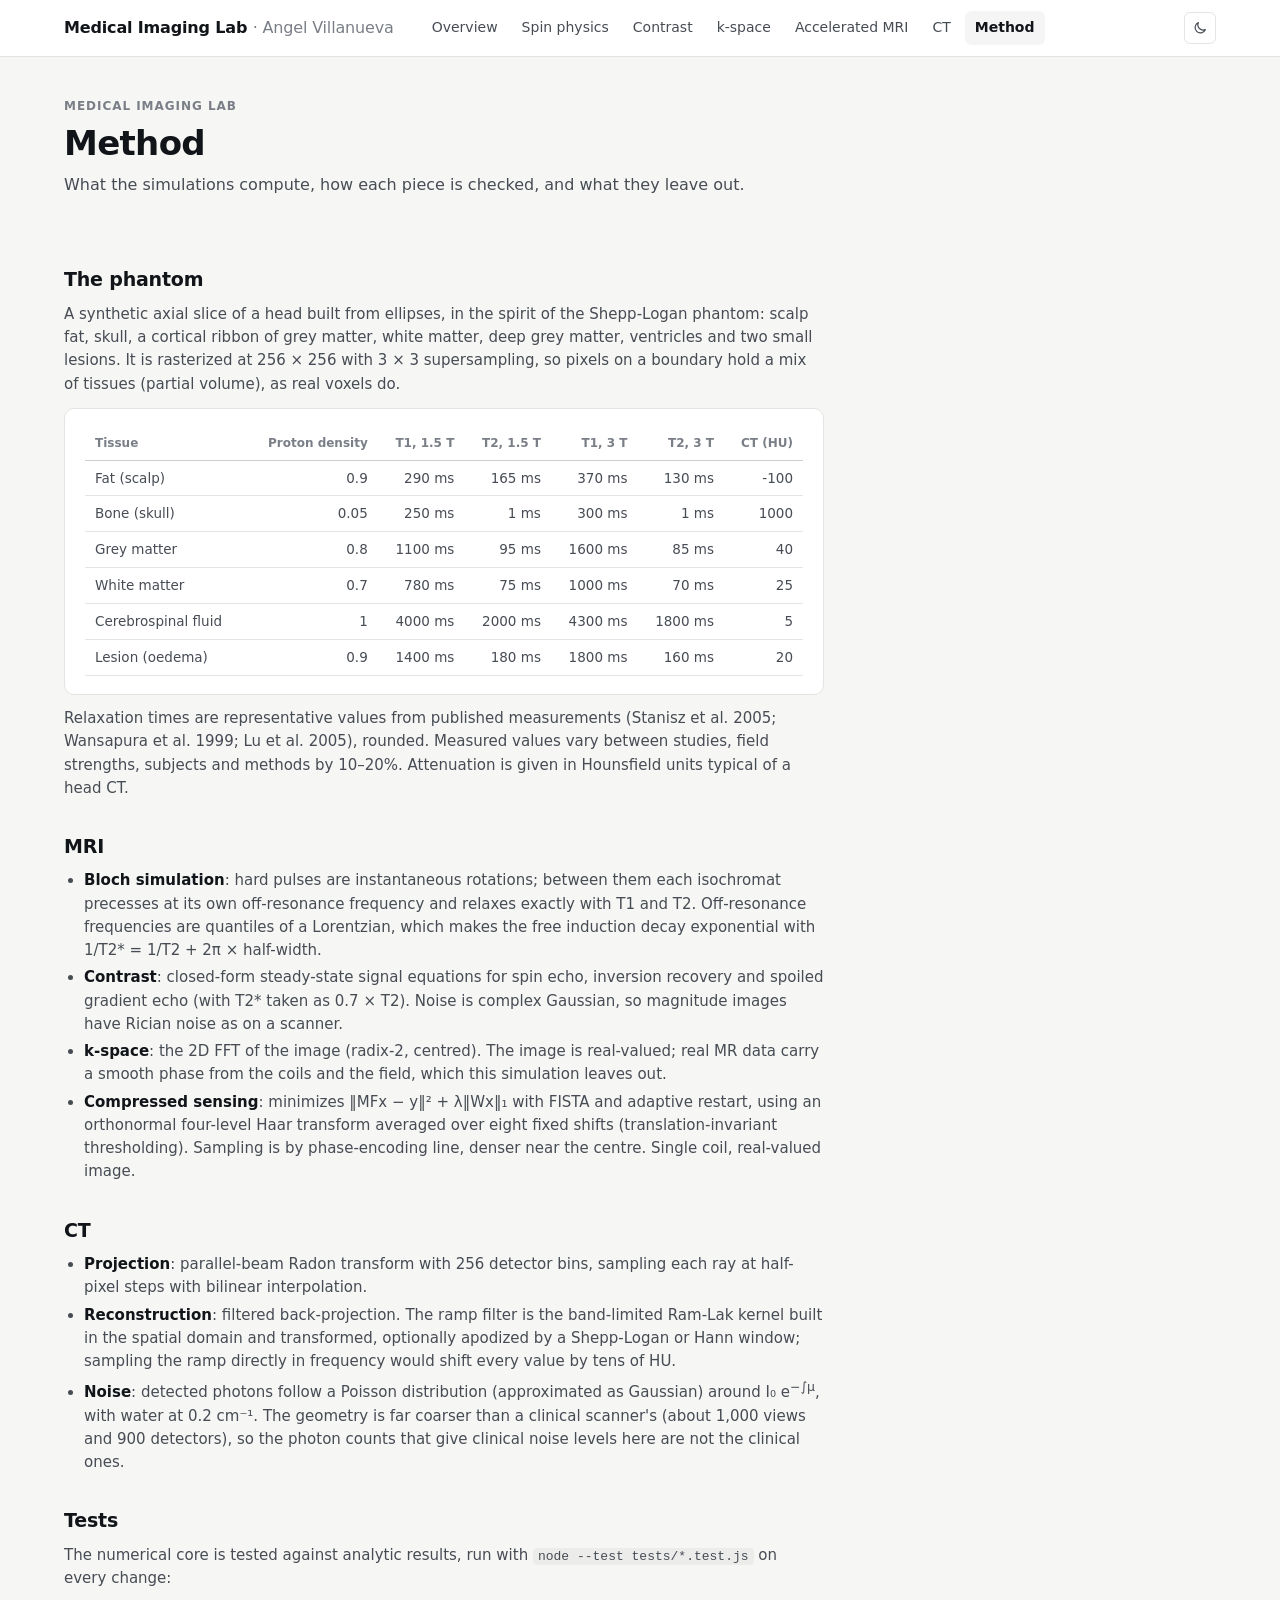
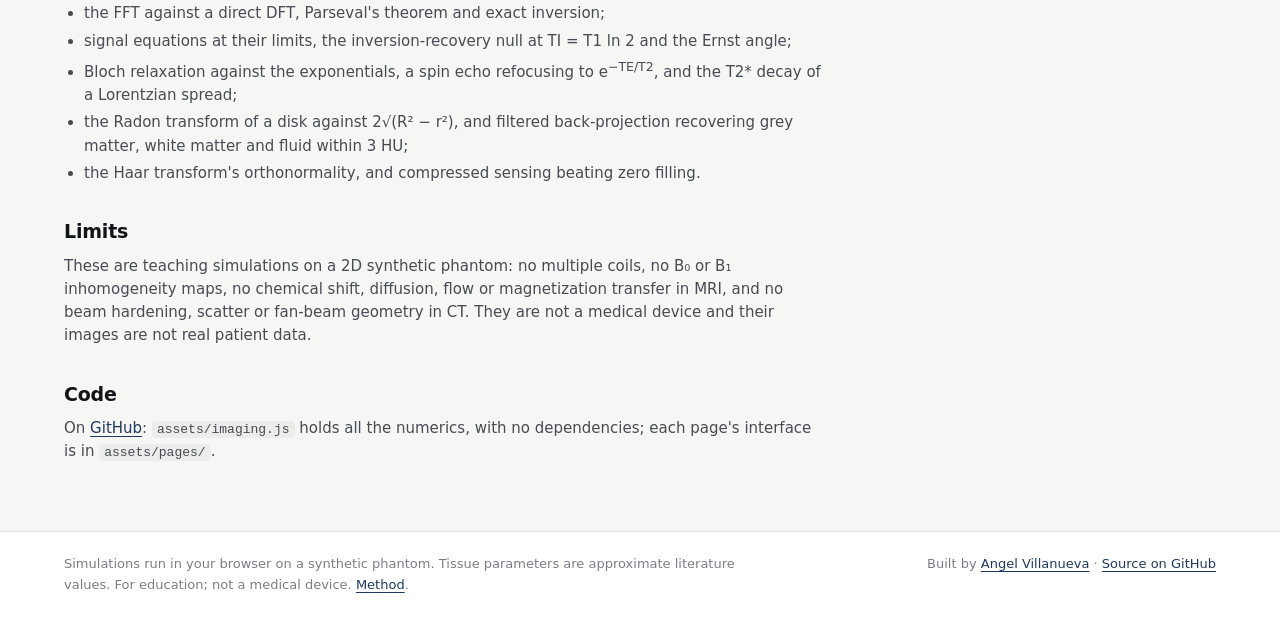
==== method/index.html @ af05a772 "Add the overview with a guide to the field, and the method page Co-Authored-By: Claude Opus 5.5 <nor" ====
<!doctype html>
<html lang="en" data-root="..">
<head>
  <meta charset="utf-8">
  <meta name="viewport" content="width=device-width, initial-scale=1">
  <title>Method · Medical Imaging Lab</title>
  <meta name="description" content="The phantom, tissue parameters, algorithms and tests behind the Medical Imaging Lab simulations, and their limitations.">
  <link rel="icon" href="data:image/svg+xml,%3Csvg xmlns='http://www.w3.org/2000/svg' viewBox='0 0 64 64'%3E%3Crect width='64' height='64' rx='12' fill='%231f3a5f'/%3E%3Ccircle cx='32' cy='32' r='15' fill='none' stroke='white' stroke-width='4'/%3E%3Cpath d='M32 12v40M12 32h40' stroke='white' stroke-width='3'/%3E%3C/svg%3E">
  <link rel="stylesheet" href="../assets/theme.css">
  <style>
    .prose h2 { color: var(--ink); margin: 32px 0 8px; }
    .prose ul { margin: 0 0 12px; padding-left: 20px; }
    .prose li { margin: 4px 0; }
    .prose code { font-size: 13px; background: var(--hover); padding: 1px 5px; border-radius: 4px; }
  </style>
</head>
<body>
  <main>
    <div class="wrap">
      <header class="page-head">
        <p class="eyebrow">Medical Imaging Lab</p>
        <h1>Method</h1>
        <p class="lede">What the simulations compute, how each piece is checked, and what they leave out.</p>
      </header>
      <section class="block">
        <div class="prose">
          <h2>The phantom</h2>
          <p>A synthetic axial slice of a head built from ellipses, in the spirit of the Shepp-Logan phantom: scalp fat, skull, a cortical ribbon of grey matter, white matter, deep grey matter, ventricles and two small lesions. It is rasterized at 256 × 256 with 3 × 3 supersampling, so pixels on a boundary hold a mix of tissues (partial volume), as real voxels do.</p>
          <div class="card table-scroll" style="max-width:none;margin:12px 0"><table class="data" id="tissues"></table></div>
          <p>Relaxation times are representative values from published measurements (Stanisz et al. 2005; Wansapura et al. 1999; Lu et al. 2005), rounded. Measured values vary between studies, field strengths, subjects and methods by 10–20%. Attenuation is given in Hounsfield units typical of a head CT.</p>

          <h2>MRI</h2>
          <ul>
            <li><strong>Bloch simulation</strong>: hard pulses are instantaneous rotations; between them each isochromat precesses at its own off-resonance frequency and relaxes exactly with T1 and T2. Off-resonance frequencies are quantiles of a Lorentzian, which makes the free induction decay exponential with 1/T2* = 1/T2 + 2π × half-width.</li>
            <li><strong>Contrast</strong>: closed-form steady-state signal equations for spin echo, inversion recovery and spoiled gradient echo (with T2* taken as 0.7 × T2). Noise is complex Gaussian, so magnitude images have Rician noise as on a scanner.</li>
            <li><strong>k-space</strong>: the 2D FFT of the image (radix-2, centred). The image is real-valued; real MR data carry a smooth phase from the coils and the field, which this simulation leaves out.</li>
            <li><strong>Compressed sensing</strong>: minimizes ‖MFx − y‖² + λ‖Wx‖₁ with FISTA and adaptive restart, using an orthonormal four-level Haar transform averaged over eight fixed shifts (translation-invariant thresholding). Sampling is by phase-encoding line, denser near the centre. Single coil, real-valued image.</li>
          </ul>

          <h2>CT</h2>
          <ul>
            <li><strong>Projection</strong>: parallel-beam Radon transform with 256 detector bins, sampling each ray at half-pixel steps with bilinear interpolation.</li>
            <li><strong>Reconstruction</strong>: filtered back-projection. The ramp filter is the band-limited Ram-Lak kernel built in the spatial domain and transformed, optionally apodized by a Shepp-Logan or Hann window; sampling the ramp directly in frequency would shift every value by tens of HU.</li>
            <li><strong>Noise</strong>: detected photons follow a Poisson distribution (approximated as Gaussian) around I₀ e<sup>−∫μ</sup>, with water at 0.2 cm⁻¹. The geometry is far coarser than a clinical scanner's (about 1,000 views and 900 detectors), so the photon counts that give clinical noise levels here are not the clinical ones.</li>
          </ul>

          <h2>Tests</h2>
          <p>The numerical core is tested against analytic results, run with <code>node --test tests/*.test.js</code> on every change:</p>
          <ul>
            <li>the FFT against a direct DFT, Parseval's theorem and exact inversion;</li>
            <li>signal equations at their limits, the inversion-recovery null at TI = T1 ln 2 and the Ernst angle;</li>
            <li>Bloch relaxation against the exponentials, a spin echo refocusing to e<sup>−TE/T2</sup>, and the T2* decay of a Lorentzian spread;</li>
            <li>the Radon transform of a disk against 2√(R² − r²), and filtered back-projection recovering grey matter, white matter and fluid within 3 HU;</li>
            <li>the Haar transform's orthonormality, and compressed sensing beating zero filling.</li>
          </ul>

          <h2>Limits</h2>
          <p>These are teaching simulations on a 2D synthetic phantom: no multiple coils, no B₀ or B₁ inhomogeneity maps, no chemical shift, diffusion, flow or magnetization transfer in MRI, and no beam hardening, scatter or fan-beam geometry in CT. They are not a medical device and their images are not real patient data.</p>

          <h2>Code</h2>
          <p>On <a href="https://github.com/angelmza1990/medical-imaging-lab">GitHub</a>: <code>assets/imaging.js</code> holds all the numerics, with no dependencies; each page's interface is in <code>assets/pages/</code>.</p>
        </div>
      </section>
    </div>
  </main>
  <script src="../assets/vendor/d3.v7.9.0.min.js"></script>
  <script src="../assets/imaging.js"></script>
  <script src="../assets/core.js"></script>
  <script>
    MH.shell("method");
    const I = window.Imaging;
    document.getElementById("tissues").innerHTML = `<thead><tr><th>Tissue</th><th>Proton density</th><th>T1, 1.5 T</th><th>T2, 1.5 T</th><th>T1, 3 T</th><th>T2, 3 T</th><th>CT (HU)</th></tr></thead><tbody>` +
      I.TISSUE_KEYS.filter((k) => k !== "air").map((k) => { const t = I.TISSUES[k]; return `<tr><td>${t.name}</td><td>${t.pd}</td><td>${t.t1[1.5]} ms</td><td>${t.t2[1.5]} ms</td><td>${t.t1[3]} ms</td><td>${t.t2[3]} ms</td><td>${I.HU[k]}</td></tr>`; }).join("") + "</tbody>";
  </script>
</body>
</html>
---- assets/theme.css ----
/* Medical Imaging Lab — shared styles (same system as the other projects) */

:root {
  color-scheme: light;
  --bg: #f6f6f4;
  --surface: #ffffff;
  --ink: #111418;
  --ink-2: #474c54;
  --muted: #7a7f87;
  --line: #e4e4e0;
  --line-2: #cfcfc9;
  --accent: #1f3a5f;
  --accent-ink: #ffffff;
  --hover: rgba(17, 20, 24, 0.04);

  /* Returns: blue for gains, red for losses, three steps per side */
  --pos-1: #dbe8f8; --pos-2: #9ec5f4; --pos-3: #2a78d6;
  --neg-1: #f9dedb; --neg-2: #f0a59d; --neg-3: #d03b3b;
  --pos-ink: #1c5cab; --neg-ink: #b42f2f;
  --on-strong: #ffffff;
  --recession: rgba(17, 20, 24, 0.06);

  /* Categorical series, fixed order */
  --s1: #2a78d6; --s2: #eb6834; --s3: #1baf7a; --s4: #eda100;
  --s5: #e87ba4; --s6: #008300; --s7: #6250d6; --s8: #e34948;

  --sans: system-ui, -apple-system, "Segoe UI", Roboto, "Helvetica Neue", Arial, sans-serif;
}

@media (prefers-color-scheme: dark) {
  :root:not([data-theme="light"]) {
    color-scheme: dark;
    --bg: #0f1012;
    --surface: #17181b;
    --ink: #eeeeea;
    --ink-2: #c1c1ba;
    --muted: #8d8d87;
    --line: #2a2b2f;
    --line-2: #3a3b40;
    --accent: #8db4e8;
    --accent-ink: #0d1726;
    --hover: rgba(255, 255, 255, 0.05);
    --pos-1: #1d2d42; --pos-2: #255592; --pos-3: #3987e5;
    --neg-1: #3a2021; --neg-2: #8a3533; --neg-3: #e66767;
    --pos-ink: #7fb0ec; --neg-ink: #ee8a88;
    --on-strong: #0f1012;
    --recession: rgba(255, 255, 255, 0.06);
    --s1: #3987e5; --s2: #d95926; --s3: #199e70; --s4: #c98500;
    --s5: #d55181; --s6: #008300; --s7: #9085e9; --s8: #e66767;
  }
}
:root[data-theme="dark"] {
  color-scheme: dark;
  --bg: #0f1012;
  --surface: #17181b;
  --ink: #eeeeea;
  --ink-2: #c1c1ba;
  --muted: #8d8d87;
  --line: #2a2b2f;
  --line-2: #3a3b40;
  --accent: #8db4e8;
  --accent-ink: #0d1726;
  --hover: rgba(255, 255, 255, 0.05);
  --pos-1: #1d2d42; --pos-2: #255592; --pos-3: #3987e5;
  --neg-1: #3a2021; --neg-2: #8a3533; --neg-3: #e66767;
  --pos-ink: #7fb0ec; --neg-ink: #ee8a88;
  --on-strong: #0f1012;
  --recession: rgba(255, 255, 255, 0.06);
  --s1: #3987e5; --s2: #d95926; --s3: #199e70; --s4: #c98500;
  --s5: #d55181; --s6: #008300; --s7: #9085e9; --s8: #e66767;
}

* { box-sizing: border-box; }
html { -webkit-text-size-adjust: 100%; }
body {
  margin: 0;
  background: var(--bg);
  color: var(--ink);
  font: 15px/1.55 var(--sans);
  -webkit-font-smoothing: antialiased;
}
a { color: var(--accent); text-underline-offset: 3px; }
:focus-visible { outline: 2px solid var(--accent); outline-offset: 2px; border-radius: 3px; }
.wrap { max-width: 1200px; margin: 0 auto; padding: 0 24px; }
.num, table { font-variant-numeric: tabular-nums; }
.pos { color: var(--pos-ink); }
.neg { color: var(--neg-ink); }
.muted { color: var(--muted); }

/* ---------- header ---------- */
.topbar { background: var(--surface); border-bottom: 1px solid var(--line); }
.topbar-inner { display: flex; align-items: center; gap: 28px; height: 56px; }
.brand { color: var(--ink); text-decoration: none; font-weight: 650; letter-spacing: -0.01em; font-size: 16px; white-space: nowrap; }
.brand span { color: var(--muted); font-weight: 400; }
.nav { display: flex; gap: 4px; margin: 0 auto 0 0; padding: 0; list-style: none; overflow-x: auto; scrollbar-width: none; min-width: 0; }
.nav a {
  display: block; padding: 6px 10px; border-radius: 6px;
  color: var(--ink-2); text-decoration: none; font-size: 14px; white-space: nowrap;
}
.nav a:hover { background: var(--hover); color: var(--ink); }
.nav a[aria-current="page"] { color: var(--ink); font-weight: 600; background: var(--hover); }
.theme-toggle {
  flex-shrink: 0; width: 32px; height: 32px; border-radius: 6px; cursor: pointer;
  border: 1px solid var(--line); background: transparent; color: var(--ink-2);
  display: grid; place-items: center;
}
.theme-toggle svg { width: 16px; height: 16px; }

/* ---------- page head ---------- */
.page-head { padding: 40px 0 8px; }
.eyebrow { font-size: 12px; font-weight: 600; letter-spacing: 0.08em; text-transform: uppercase; color: var(--muted); margin: 0 0 8px; }
h1 { font-size: clamp(26px, 3.4vw, 34px); line-height: 1.15; font-weight: 650; letter-spacing: -0.02em; margin: 0 0 10px; }
.lede { max-width: 760px; color: var(--ink-2); font-size: 16px; margin: 0; }
.updated { color: var(--muted); font-size: 13px; margin-top: 12px; }

section.block { padding: 28px 0 8px; }
h2 { font-size: 19px; font-weight: 650; letter-spacing: -0.01em; margin: 0 0 4px; }
.sub { color: var(--ink-2); margin: 0 0 16px; max-width: 820px; }
h3 { font-size: 13px; font-weight: 600; letter-spacing: 0.06em; text-transform: uppercase; color: var(--muted); margin: 0 0 10px; }

.card {
  background: var(--surface); border: 1px solid var(--line); border-radius: 10px;
  padding: 18px 20px;
}
.card + .card { margin-top: 16px; }
.grid-2 { display: grid; grid-template-columns: 1fr 1fr; gap: 16px; }
.grid-3 { display: grid; grid-template-columns: repeat(3, 1fr); gap: 16px; }
.note { color: var(--muted); font-size: 13px; margin: 10px 0 0; }

/* ---------- controls ---------- */
.controls { display: flex; flex-wrap: wrap; align-items: center; gap: 10px 18px; margin: 0 0 14px; }
.control { display: flex; align-items: center; gap: 8px; font-size: 13px; color: var(--ink-2); }
.seg { display: inline-flex; border: 1px solid var(--line-2); border-radius: 7px; overflow: hidden; flex-wrap: wrap; }
.seg button {
  font: 500 13px var(--sans); padding: 5px 11px; border: 0; cursor: pointer;
  background: var(--surface); color: var(--ink-2); border-right: 1px solid var(--line);
}
.seg button:last-child { border-right: 0; }
.seg button:hover { background: var(--hover); }
.seg button[aria-pressed="true"] { background: var(--ink); color: var(--surface); }
select {
  font: 500 13px var(--sans); color: var(--ink); background: var(--surface);
  border: 1px solid var(--line-2); border-radius: 7px; padding: 5px 28px 5px 10px;
  appearance: none; cursor: pointer;
  background-image: linear-gradient(45deg, transparent 50%, var(--muted) 50%), linear-gradient(135deg, var(--muted) 50%, transparent 50%);
  background-position: calc(100% - 14px) 50%, calc(100% - 10px) 50%;
  background-size: 4px 4px; background-repeat: no-repeat;
}
.chips { display: flex; flex-wrap: wrap; gap: 6px; }
.chip {
  display: inline-flex; align-items: center; gap: 7px; cursor: pointer;
  font: 500 13px var(--sans); padding: 4px 10px; border-radius: 99px;
  border: 1px solid var(--line-2); background: var(--surface); color: var(--muted);
}
.chip i { width: 12px; height: 2px; border-radius: 1px; background: var(--line-2); }
.chip[aria-pressed="true"] { color: var(--ink); border-color: var(--ink-2); }
.chip:disabled { opacity: 0.4; cursor: not-allowed; }

/* ---------- stat tiles ---------- */
.tiles { display: grid; grid-template-columns: repeat(auto-fill, minmax(170px, 1fr)); gap: 12px; }
.tile { background: var(--surface); border: 1px solid var(--line); border-radius: 10px; padding: 14px 16px; }
.tile .label { font-size: 13px; color: var(--ink-2); margin: 0 0 6px; }
.tile .value { font-size: 22px; font-weight: 600; letter-spacing: -0.01em; }
.tile .delta { font-size: 13px; margin-top: 2px; }
.tile .delta span { color: var(--muted); }

/* ---------- tables ---------- */
.table-scroll { overflow-x: auto; -webkit-overflow-scrolling: touch; }
table.data { border-collapse: collapse; width: 100%; font-size: 13.5px; }
table.data th, table.data td { padding: 7px 10px; text-align: right; white-space: nowrap; border-bottom: 1px solid var(--line); }
table.data th:first-child, table.data td:first-child { text-align: left; }
table.data thead th { font-weight: 600; color: var(--muted); font-size: 12px; border-bottom: 1px solid var(--line-2); vertical-align: bottom; }
table.data thead th[data-sort] { cursor: pointer; user-select: none; }
table.data thead th[aria-sort="descending"]::after { content: " ↓"; }
table.data thead th[aria-sort="ascending"]::after { content: " ↑"; }
table.data tbody tr:hover { background: var(--hover); }
table.data tr.group-row td { background: var(--bg); font-size: 12px; font-weight: 600; color: var(--muted); letter-spacing: 0.04em; text-transform: uppercase; padding-top: 14px; }
.name-cell small { display: block; color: var(--muted); font-size: 12px; }

/* heatmap of returns */
table.heat { border-collapse: separate; border-spacing: 2px; font-size: 12px; }
table.heat th, table.heat td { padding: 0; height: 26px; min-width: 52px; text-align: center; white-space: nowrap; }
table.heat thead th { font-weight: 600; color: var(--muted); font-size: 11.5px; padding: 0 4px 4px; vertical-align: bottom; line-height: 1.2; white-space: normal; max-width: 72px; }
table.heat tbody th {
  position: sticky; left: 0; z-index: 1; background: var(--surface);
  text-align: left; font-weight: 600; padding: 0 10px 0 2px; min-width: 44px;
}
table.heat td { border-radius: 3px; cursor: default; }
table.heat td.empty { background: transparent; }
table.heat td:hover { outline: 1.5px solid var(--ink); outline-offset: -1px; }
table.heat tfoot th, table.heat tfoot td { font-size: 11.5px; color: var(--ink-2); padding-top: 6px; }
table.heat tfoot th { position: sticky; left: 0; background: var(--surface); text-align: left; }
.r-n3 { background: var(--neg-3); color: var(--on-strong); }
.r-n2 { background: var(--neg-2); color: var(--ink); }
.r-n1 { background: var(--neg-1); color: var(--ink); }
.r-p1 { background: var(--pos-1); color: var(--ink); }
.r-p2 { background: var(--pos-2); color: var(--ink); }
.r-p3 { background: var(--pos-3); color: var(--on-strong); }
.ytd-mark { font-weight: 400; color: var(--muted); }

.legend { display: flex; flex-wrap: wrap; align-items: center; gap: 4px 14px; font-size: 12px; color: var(--ink-2); margin: 12px 0 0; }
.legend .key { display: inline-flex; align-items: center; gap: 6px; }
.legend .sw { width: 14px; height: 10px; border-radius: 2px; display: inline-block; }
.legend .ln { width: 14px; height: 2px; border-radius: 1px; display: inline-block; }

/* ---------- charts ---------- */
.chart { position: relative; width: 100%; }
.chart svg { display: block; width: 100%; height: auto; overflow: visible; }
.chart text { font: 11px var(--sans); fill: var(--muted); font-variant-numeric: tabular-nums; }
.chart .grid line { stroke: var(--line); }
.chart .axis path { display: none; }
.chart .axis line { stroke: var(--line-2); }
.chart .baseline { stroke: var(--line-2); }
.chart .annot text { fill: var(--ink-2); font-size: 11px; }
.chart .annot line { stroke: var(--line-2); }
.chart .crosshair { stroke: var(--ink-2); stroke-width: 1; pointer-events: none; }
.tooltip {
  position: fixed; z-index: 50; pointer-events: none; min-width: 140px; max-width: 280px;
  background: var(--surface); color: var(--ink); border: 1px solid var(--line-2); border-radius: 8px;
  padding: 8px 10px; font-size: 12.5px; box-shadow: 0 6px 20px rgba(0, 0, 0, 0.12);
  font-variant-numeric: tabular-nums; opacity: 0; transition: opacity 0.08s;
}
.tooltip.show { opacity: 1; }
.tooltip .tt-title { color: var(--muted); font-size: 12px; margin-bottom: 4px; }
.tooltip .tt-row { display: flex; align-items: center; gap: 8px; }
.tooltip .tt-row i { width: 10px; height: 2px; border-radius: 1px; flex-shrink: 0; }
.tooltip .tt-row b { font-weight: 600; min-width: 56px; }
.tooltip .tt-row span { color: var(--ink-2); }

/* ---------- prose ---------- */
.prose { max-width: 760px; color: var(--ink-2); }
.prose p { margin: 0 0 12px; }
.prose strong { color: var(--ink); font-weight: 600; }
.links-grid { display: grid; grid-template-columns: repeat(auto-fill, minmax(260px, 1fr)); gap: 12px; }
.link-card { display: block; text-decoration: none; color: inherit; background: var(--surface); border: 1px solid var(--line); border-radius: 10px; padding: 16px 18px; }
.link-card:hover { border-color: var(--line-2); background: var(--hover); }
.link-card strong { display: block; color: var(--ink); font-weight: 600; margin-bottom: 4px; }
.link-card span { color: var(--ink-2); font-size: 14px; }

/* ---------- footer ---------- */
.footer { margin-top: 48px; border-top: 1px solid var(--line); background: var(--surface); }
.footer .wrap { padding-top: 22px; padding-bottom: 32px; color: var(--muted); font-size: 13px; display: flex; flex-wrap: wrap; gap: 8px 24px; justify-content: space-between; }
.footer p { margin: 0; max-width: 720px; }

@media (max-width: 860px) {
  .grid-2, .grid-3 { grid-template-columns: 1fr; }
}
@media (max-width: 640px) {
  .wrap { padding: 0 16px; }
  .topbar-inner { gap: 12px; }
  .brand span { display: none; }
  .page-head { padding-top: 28px; }
  .card { padding: 14px; }
}
@media (forced-colors: active) {
  table.heat td { border: 1px solid CanvasText; }
}

/* keep the row name visible while a wide table scrolls */
.table-scroll table.data th:first-child, .table-scroll table.data td:first-child { position: sticky; left: 0; background: var(--surface); z-index: 1; }
.table-scroll table.data tr.group-row td { background: var(--bg); }
.control { min-width: 0; max-width: 100%; }
.control select { min-width: 0; max-width: 100%; text-overflow: ellipsis; }
.grid-2 > *, .grid-3 > *, .multiples > * { min-width: 0; }

/* population pyramids: neutral tones, so sexes never look like a continent */
:root { --sex-m: #4f6478; --sex-f: #9fb0c2; }
@media (prefers-color-scheme: dark) { :root:not([data-theme="light"]) { --sex-m: #8ea3b8; --sex-f: #4c5d6e; } }
:root[data-theme="dark"] { --sex-m: #8ea3b8; --sex-f: #4c5d6e; }

/* ================= imaging ================= */
.img-grid { display: grid; grid-template-columns: repeat(auto-fill, minmax(230px, 1fr)); gap: 14px; }
.img-view { min-width: 0; }
.img-title { font-size: 13px; font-weight: 600; color: var(--ink); margin: 0 0 6px; }
.img-note { font-size: 12px; color: var(--muted); margin-top: 6px; line-height: 1.4; }
.img-box { position: relative; background: #000; border-radius: 6px; overflow: hidden; aspect-ratio: 1; }
.img-box canvas { display: block; width: 100%; height: 100%; image-rendering: auto; cursor: crosshair; }
.img-readout {
  position: absolute; left: 6px; bottom: 6px; padding: 2px 6px; border-radius: 4px;
  background: rgba(0, 0, 0, 0.65); color: #fff; font: 11px ui-monospace, SFMono-Regular, Menlo, monospace;
  pointer-events: none; opacity: 0; transition: opacity 0.1s;
}
.panel-grid { display: grid; grid-template-columns: 320px minmax(0, 1fr); gap: 16px; align-items: start; }
@media (max-width: 900px) { .panel-grid { grid-template-columns: 1fr; } }
.slider { margin: 0 0 12px; }
.slider-head { display: flex; justify-content: space-between; gap: 8px; }
.slider-head b { color: var(--ink); font-weight: 600; font-variant-numeric: tabular-nums; }
.slider input[type="range"] { width: 100%; accent-color: var(--accent); margin: 4px 0 0; }
.ctrl-group + .ctrl-group { margin-top: 16px; padding-top: 14px; border-top: 1px solid var(--line); }
.ctrl-group h3 { margin-bottom: 10px; }
.formula { font: 13px ui-monospace, SFMono-Regular, Menlo, monospace; color: var(--ink-2); background: var(--bg); border-radius: 6px; padding: 8px 10px; overflow-x: auto; }
.btn { font: 600 14px var(--sans); padding: 8px 16px; border-radius: 8px; cursor: pointer; border: 1px solid var(--ink); background: var(--ink); color: var(--surface); text-decoration: none; display: inline-flex; align-items: center; }
.btn.secondary { background: transparent; color: var(--ink); border-color: var(--line-2); }
.btn:disabled { opacity: 0.5; cursor: progress; }
.status { color: var(--muted); font-size: 13px; }
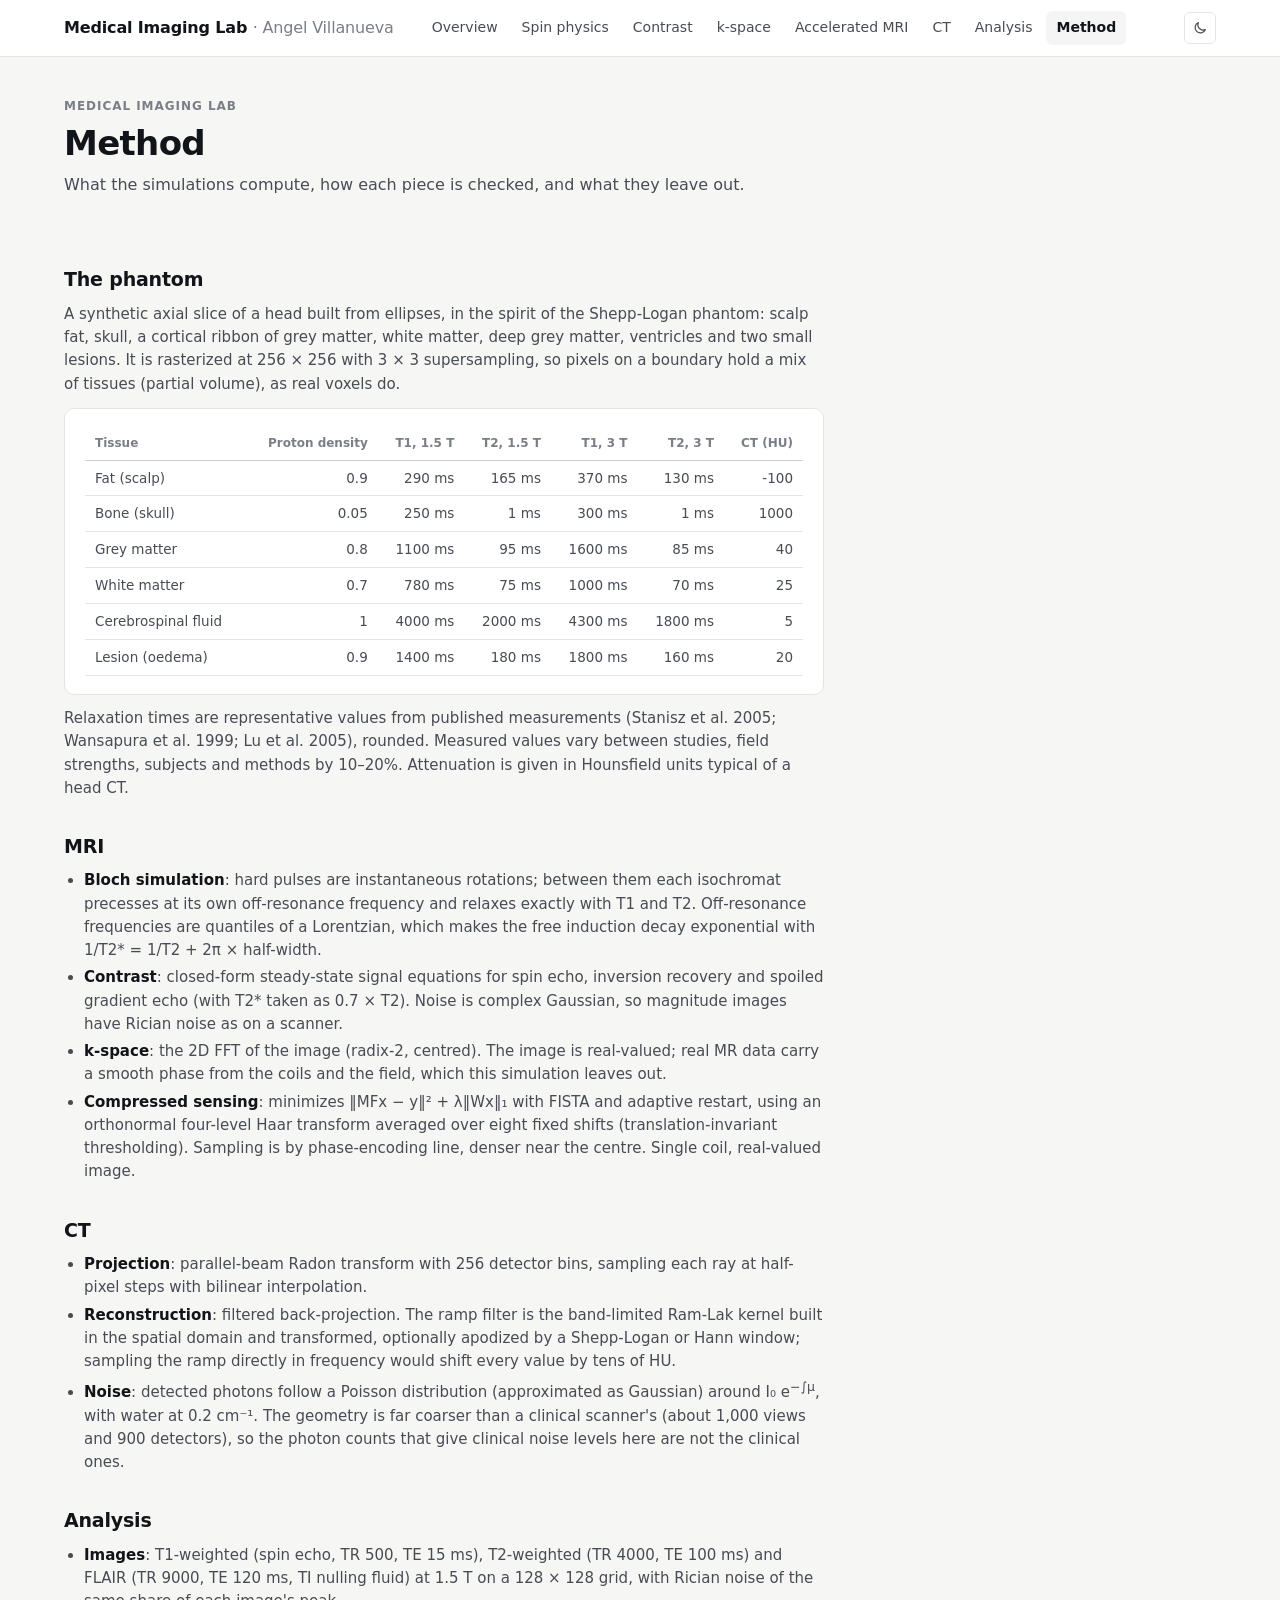
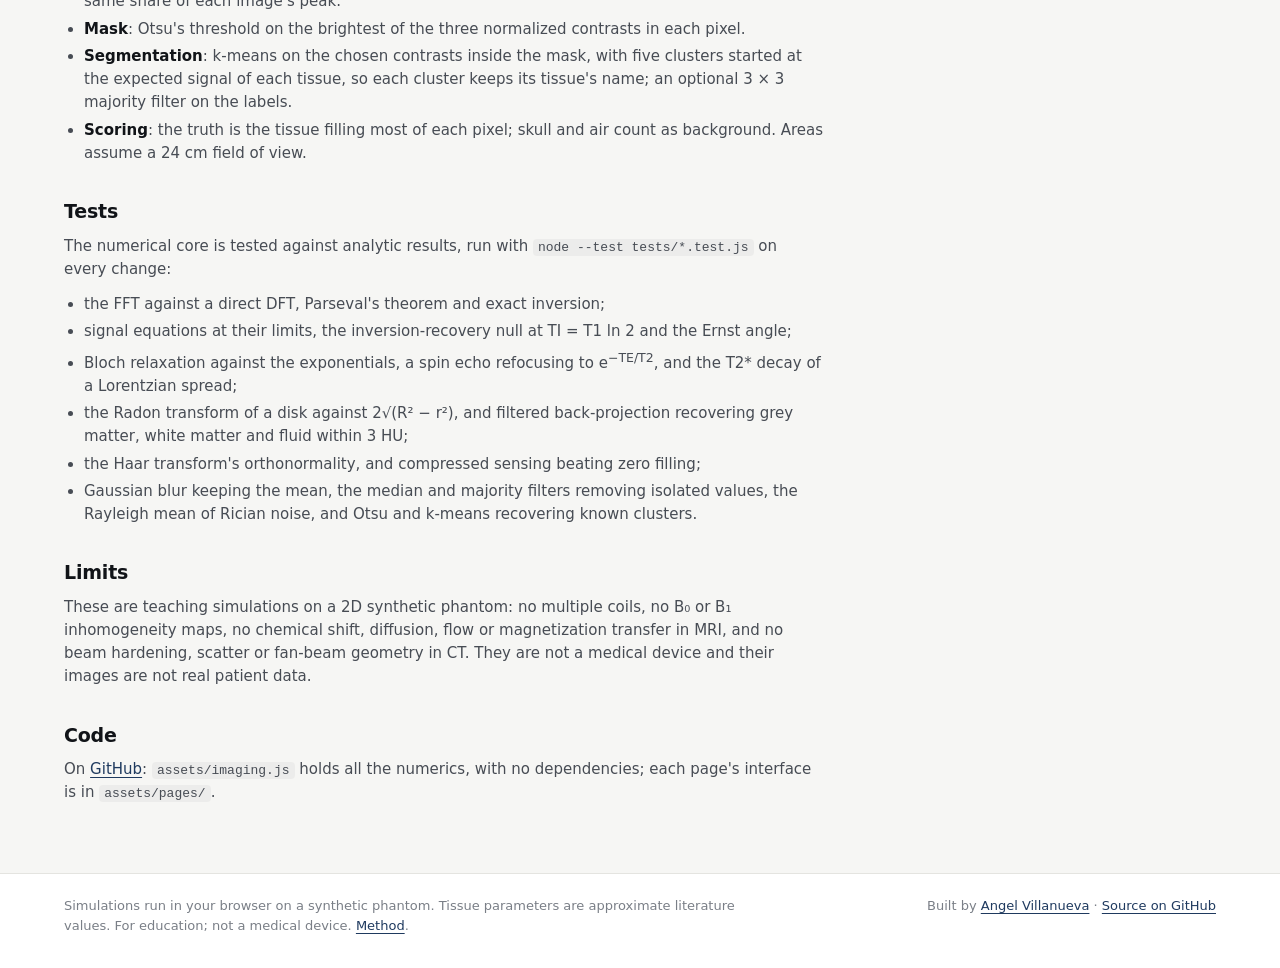
==== commit cefd1a98: "Add the image analysis module Noisy T1, T2 and FLAIR images, Gaussian or median denoising, an Otsu h" ====
--- a/method/index.html
+++ b/method/index.html
@@ -44,6 +44,14 @@
             <li><strong>Noise</strong>: detected photons follow a Poisson distribution (approximated as Gaussian) around I₀ e<sup>−∫μ</sup>, with water at 0.2 cm⁻¹. The geometry is far coarser than a clinical scanner's (about 1,000 views and 900 detectors), so the photon counts that give clinical noise levels here are not the clinical ones.</li>
           </ul>
 
+          <h2>Analysis</h2>
+          <ul>
+            <li><strong>Images</strong>: T1-weighted (spin echo, TR 500, TE 15 ms), T2-weighted (TR 4000, TE 100 ms) and FLAIR (TR 9000, TE 120 ms, TI nulling fluid) at 1.5 T on a 128 × 128 grid, with Rician noise of the same share of each image's peak.</li>
+            <li><strong>Mask</strong>: Otsu's threshold on the brightest of the three normalized contrasts in each pixel.</li>
+            <li><strong>Segmentation</strong>: k-means on the chosen contrasts inside the mask, with five clusters started at the expected signal of each tissue, so each cluster keeps its tissue's name; an optional 3 × 3 majority filter on the labels.</li>
+            <li><strong>Scoring</strong>: the truth is the tissue filling most of each pixel; skull and air count as background. Areas assume a 24 cm field of view.</li>
+          </ul>
+
           <h2>Tests</h2>
           <p>The numerical core is tested against analytic results, run with <code>node --test tests/*.test.js</code> on every change:</p>
           <ul>
@@ -51,7 +59,8 @@
             <li>signal equations at their limits, the inversion-recovery null at TI = T1 ln 2 and the Ernst angle;</li>
             <li>Bloch relaxation against the exponentials, a spin echo refocusing to e<sup>−TE/T2</sup>, and the T2* decay of a Lorentzian spread;</li>
             <li>the Radon transform of a disk against 2√(R² − r²), and filtered back-projection recovering grey matter, white matter and fluid within 3 HU;</li>
-            <li>the Haar transform's orthonormality, and compressed sensing beating zero filling.</li>
+            <li>the Haar transform's orthonormality, and compressed sensing beating zero filling;</li>
+            <li>Gaussian blur keeping the mean, the median and majority filters removing isolated values, the Rayleigh mean of Rician noise, and Otsu and k-means recovering known clusters.</li>
           </ul>
 
           <h2>Limits</h2>
